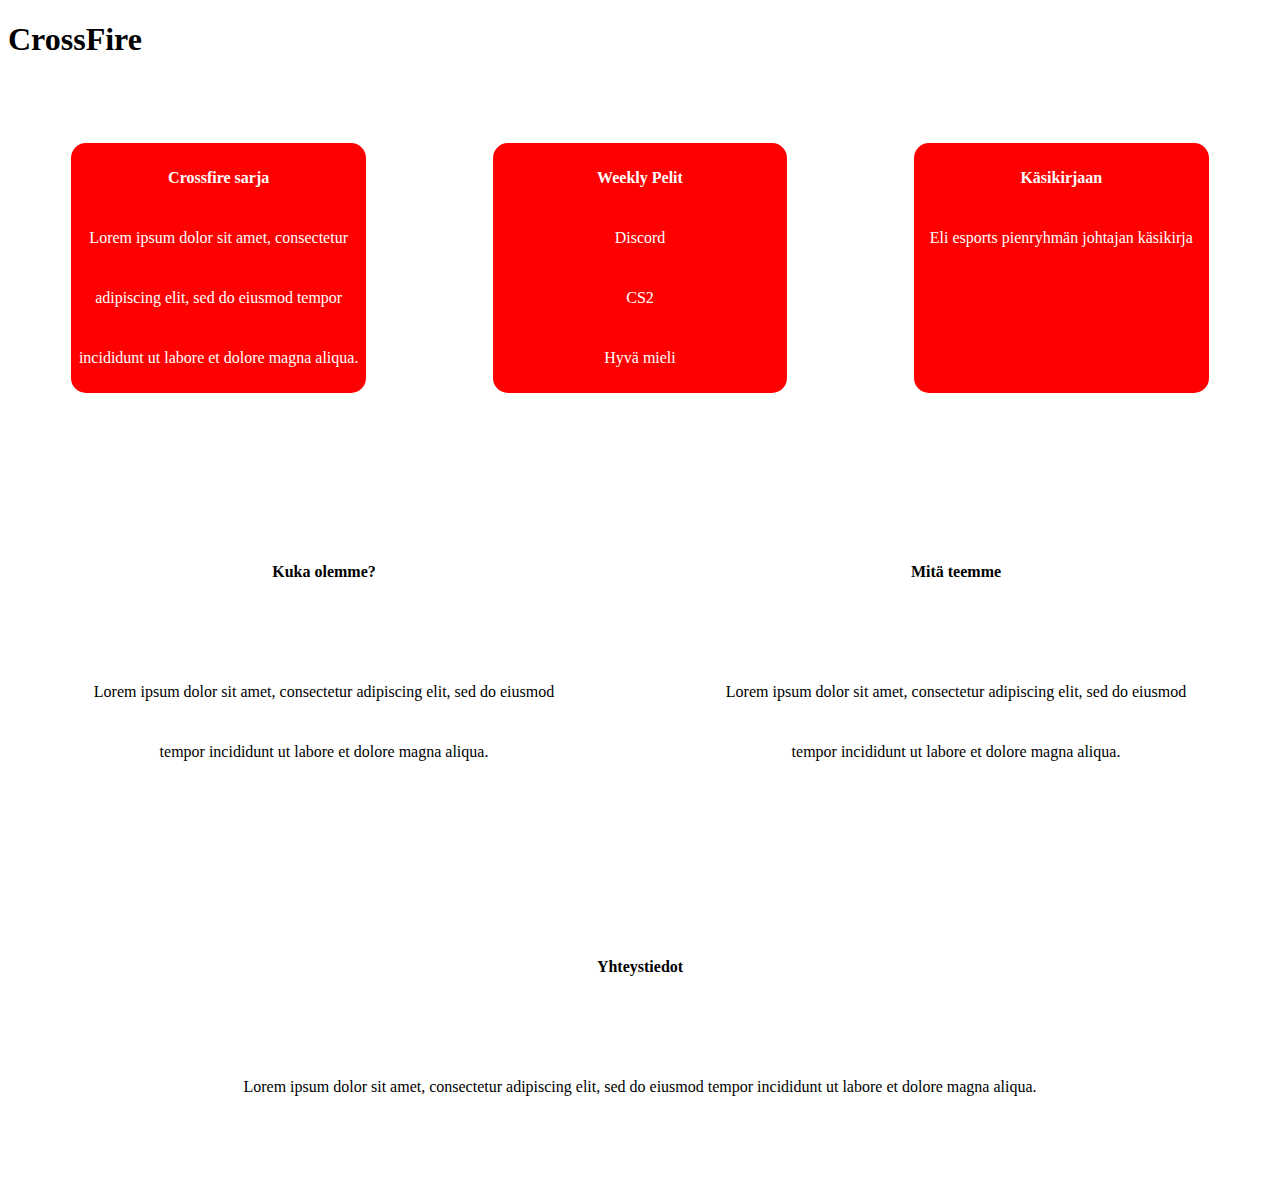
==== docs/_coverpage.html @ 9832f9e6 "html coverpage aluille" ====
<!DOCTYPE html>
<html>
<head>
  <link rel="stylesheet" href="styles.css">
</head>
<body>
<h1>CrossFire</h1>

<div class='parent flex-parent'>
  <div class='child flex-child rounded-box'>
    <b>Crossfire sarja</b><br>Lorem ipsum dolor sit amet, consectetur adipiscing elit, sed do eiusmod tempor incididunt ut labore et dolore magna aliqua.
    </div>
  <div class='child flex-child rounded-box'>
      <b>Weekly Pelit</b><br>Discord<br>CS2<br>Hyvä mieli<br>
    </div>
  <div class='child flex-child rounded-box'>
        <b>Käsikirjaan</b><br>Eli esports pienryhmän johtajan käsikirja
    </div>
</div>

<br>

<div class='parent flex-parent'>
  <div class='child flex-child normal-box'>
    <b>Kuka olemme?</b><br><br>Lorem ipsum dolor sit amet, consectetur adipiscing elit, sed do eiusmod tempor incididunt ut labore et dolore magna aliqua.
</div>
  <div class='child flex-child normal-box'>
    <b>Mitä teemme</b><br><br>Lorem ipsum dolor sit amet, consectetur adipiscing elit, sed do eiusmod tempor incididunt ut labore et dolore magna aliqua.
</div>
    </div>
</div>

<br>

<div class='parent flex-parent'>
  <div class='child flex-child normal-box'>
    <b>Yhteystiedot</b><br><br>Lorem ipsum dolor sit amet, consectetur adipiscing elit, sed do eiusmod tempor incididunt ut labore et dolore magna aliqua.
</div>
    </div>
</div>

</body>
</html>
---- docs/styles.css ----
.normal-box {
    width: 5px;
    border-radius: 15px; /* Adjust the value for more or less rounded corners */
    padding: 5px;
    text-align: center;
    line-height: 60px; /* Vertically centers the text */
    margin: 5%;
}

.rounded-box {
    width: 5px;
    background: red;
    border-radius: 15px; /* Adjust the value for more or less rounded corners */
    padding: 5px;
    color: white;
    text-align: center;
    line-height: 60px; /* Vertically centers the text */
    margin: 5%;
}

.float-left-child {
  float: left;
}

.flex-parent {
  display: flex;
}
.flex-child {
  flex: 1;
}
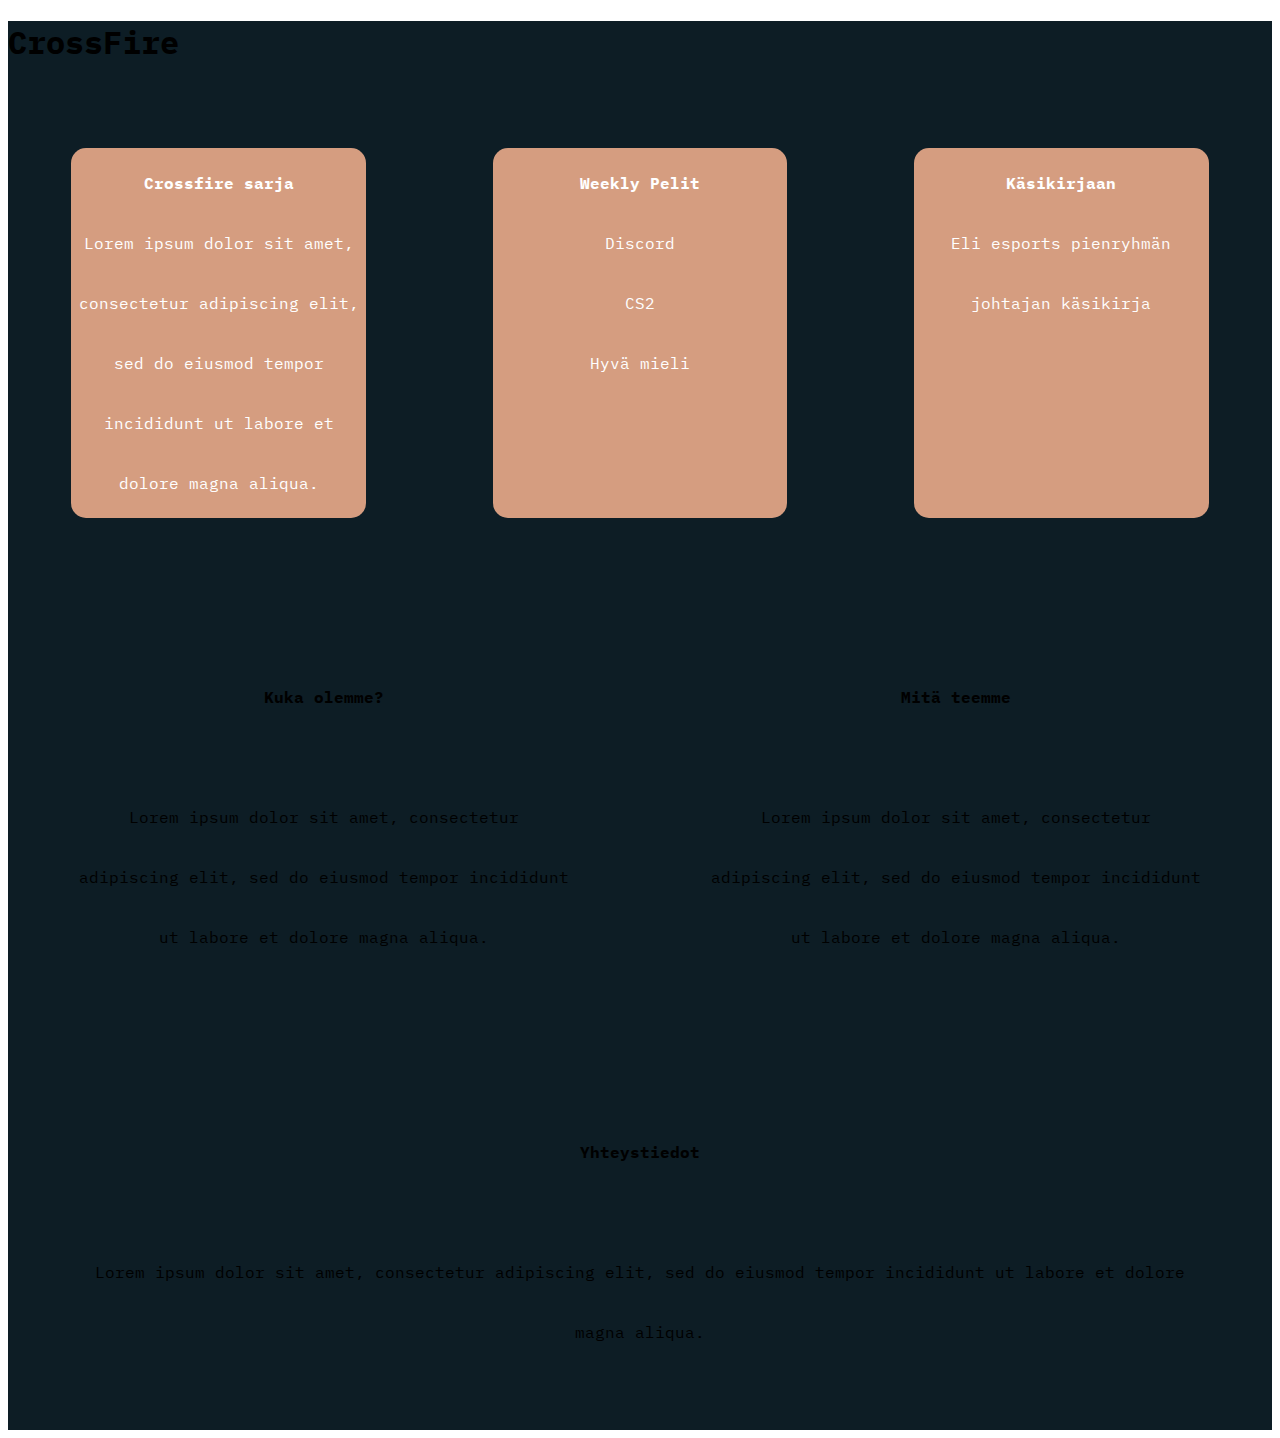
==== commit a33c4de9: "Tyylit päivitetty. Enää taustan korjausta ja tekstejä vailla" ====
--- a/docs/_coverpage.html
+++ b/docs/_coverpage.html
@@ -2,25 +2,29 @@
 <html>
 <head>
   <link rel="stylesheet" href="styles.css">
+  <link rel="preconnect" href="https://fonts.googleapis.com">
+  <link rel="preconnect" href="https://fonts.gstatic.com" crossorigin>
+  <link href="https://fonts.googleapis.com/css2?family=IBM+Plex+Mono:ital,wght@0,100;0,200;0,300;0,400;0,500;0,600;0,700;1,100;1,200;1,300;1,400;1,500;1,600;1,700&display=swap" rel="stylesheet">
 </head>
 <body>
-<h1>CrossFire</h1>
+<div class="background-div">
+<h1 class='top ibm-plex-mono-bold'>CrossFire</h1>
 
-<div class='parent flex-parent'>
-  <div class='child flex-child rounded-box'>
+<div class='parent flex-parent ibm-plex-mono-regular'>
+  <div class='child flex-child rounded-box white'>
     <b>Crossfire sarja</b><br>Lorem ipsum dolor sit amet, consectetur adipiscing elit, sed do eiusmod tempor incididunt ut labore et dolore magna aliqua.
     </div>
-  <div class='child flex-child rounded-box'>
+  <div class='child flex-child rounded-box white'>
       <b>Weekly Pelit</b><br>Discord<br>CS2<br>Hyvä mieli<br>
     </div>
-  <div class='child flex-child rounded-box'>
+  <div class='child flex-child rounded-box white'>
         <b>Käsikirjaan</b><br>Eli esports pienryhmän johtajan käsikirja
     </div>
 </div>
 
 <br>
 
-<div class='parent flex-parent'>
+<div class='parent flex-parent ibm-plex-mono-regular'>
   <div class='child flex-child normal-box'>
     <b>Kuka olemme?</b><br><br>Lorem ipsum dolor sit amet, consectetur adipiscing elit, sed do eiusmod tempor incididunt ut labore et dolore magna aliqua.
 </div>
@@ -28,16 +32,14 @@
     <b>Mitä teemme</b><br><br>Lorem ipsum dolor sit amet, consectetur adipiscing elit, sed do eiusmod tempor incididunt ut labore et dolore magna aliqua.
 </div>
     </div>
-</div>
 
 <br>
 
-<div class='parent flex-parent'>
+<div class='parent flex-parent ibm-plex-mono-regular'>
   <div class='child flex-child normal-box'>
     <b>Yhteystiedot</b><br><br>Lorem ipsum dolor sit amet, consectetur adipiscing elit, sed do eiusmod tempor incididunt ut labore et dolore magna aliqua.
 </div>
     </div>
 </div>
-
 </body>
 </html>
--- a/docs/styles.css
+++ b/docs/styles.css
@@ -1,3 +1,15 @@
+.background-div {
+  width: 100% !important;
+  height: 100% !important;
+  background: url(your_image_url) no-repeat;
+  background-size: cover;
+  background-color: #0d1d25;
+}
+
+.top {
+  top: 50px;
+}
+
 .normal-box {
     width: 5px;
     border-radius: 15px; /* Adjust the value for more or less rounded corners */
@@ -9,7 +21,7 @@
 
 .rounded-box {
     width: 5px;
-    background: red;
+    background: #d59d80;
     border-radius: 15px; /* Adjust the value for more or less rounded corners */
     padding: 5px;
     color: white;
@@ -28,3 +40,118 @@
 .flex-child {
   flex: 1;
 }
+
+/* Fonts */
+.ibm-plex-mono-thin {
+  font-family: "IBM Plex Mono", monospace;
+  font-weight: 100;
+  font-style: normal;
+}
+
+.ibm-plex-mono-extralight {
+  font-family: "IBM Plex Mono", monospace;
+  font-weight: 200;
+  font-style: normal;
+}
+
+.ibm-plex-mono-light {
+  font-family: "IBM Plex Mono", monospace;
+  font-weight: 300;
+  font-style: normal;
+}
+
+.ibm-plex-mono-regular {
+  font-family: "IBM Plex Mono", monospace;
+  font-weight: 400;
+  font-style: normal;
+}
+
+.ibm-plex-mono-medium {
+  font-family: "IBM Plex Mono", monospace;
+  font-weight: 500;
+  font-style: normal;
+}
+
+.ibm-plex-mono-semibold {
+  font-family: "IBM Plex Mono", monospace;
+  font-weight: 600;
+  font-style: normal;
+}
+
+.ibm-plex-mono-bold {
+  font-family: "IBM Plex Mono", monospace;
+  font-weight: 700;
+  font-style: normal;
+}
+
+.ibm-plex-mono-thin-italic {
+  font-family: "IBM Plex Mono", monospace;
+  font-weight: 100;
+  font-style: italic;
+}
+
+.ibm-plex-mono-extralight-italic {
+  font-family: "IBM Plex Mono", monospace;
+  font-weight: 200;
+  font-style: italic;
+}
+
+.ibm-plex-mono-light-italic {
+  font-family: "IBM Plex Mono", monospace;
+  font-weight: 300;
+  font-style: italic;
+}
+
+.ibm-plex-mono-regular-italic {
+  font-family: "IBM Plex Mono", monospace;
+  font-weight: 400;
+  font-style: italic;
+}
+
+.ibm-plex-mono-medium-italic {
+  font-family: "IBM Plex Mono", monospace;
+  font-weight: 500;
+  font-style: italic;
+}
+
+.ibm-plex-mono-semibold-italic {
+  font-family: "IBM Plex Mono", monospace;
+  font-weight: 600;
+  font-style: italic;
+}
+
+.ibm-plex-mono-bold-italic {
+  font-family: "IBM Plex Mono", monospace;
+  font-weight: 700;
+  font-style: italic;
+}
+
+/* Font colours */
+
+.black {
+  color: #0d1d25;
+}
+
+.white {
+  color: white;
+}
+
+.grey {
+  color: #104c64;
+}
+
+.blue {
+  color: #104c64;
+}
+
+.beige {
+  color: #d59d80;
+}
+
+.brown {
+  color: #c0754d;
+}
+
+.red {
+  color: #b6410f;
+}
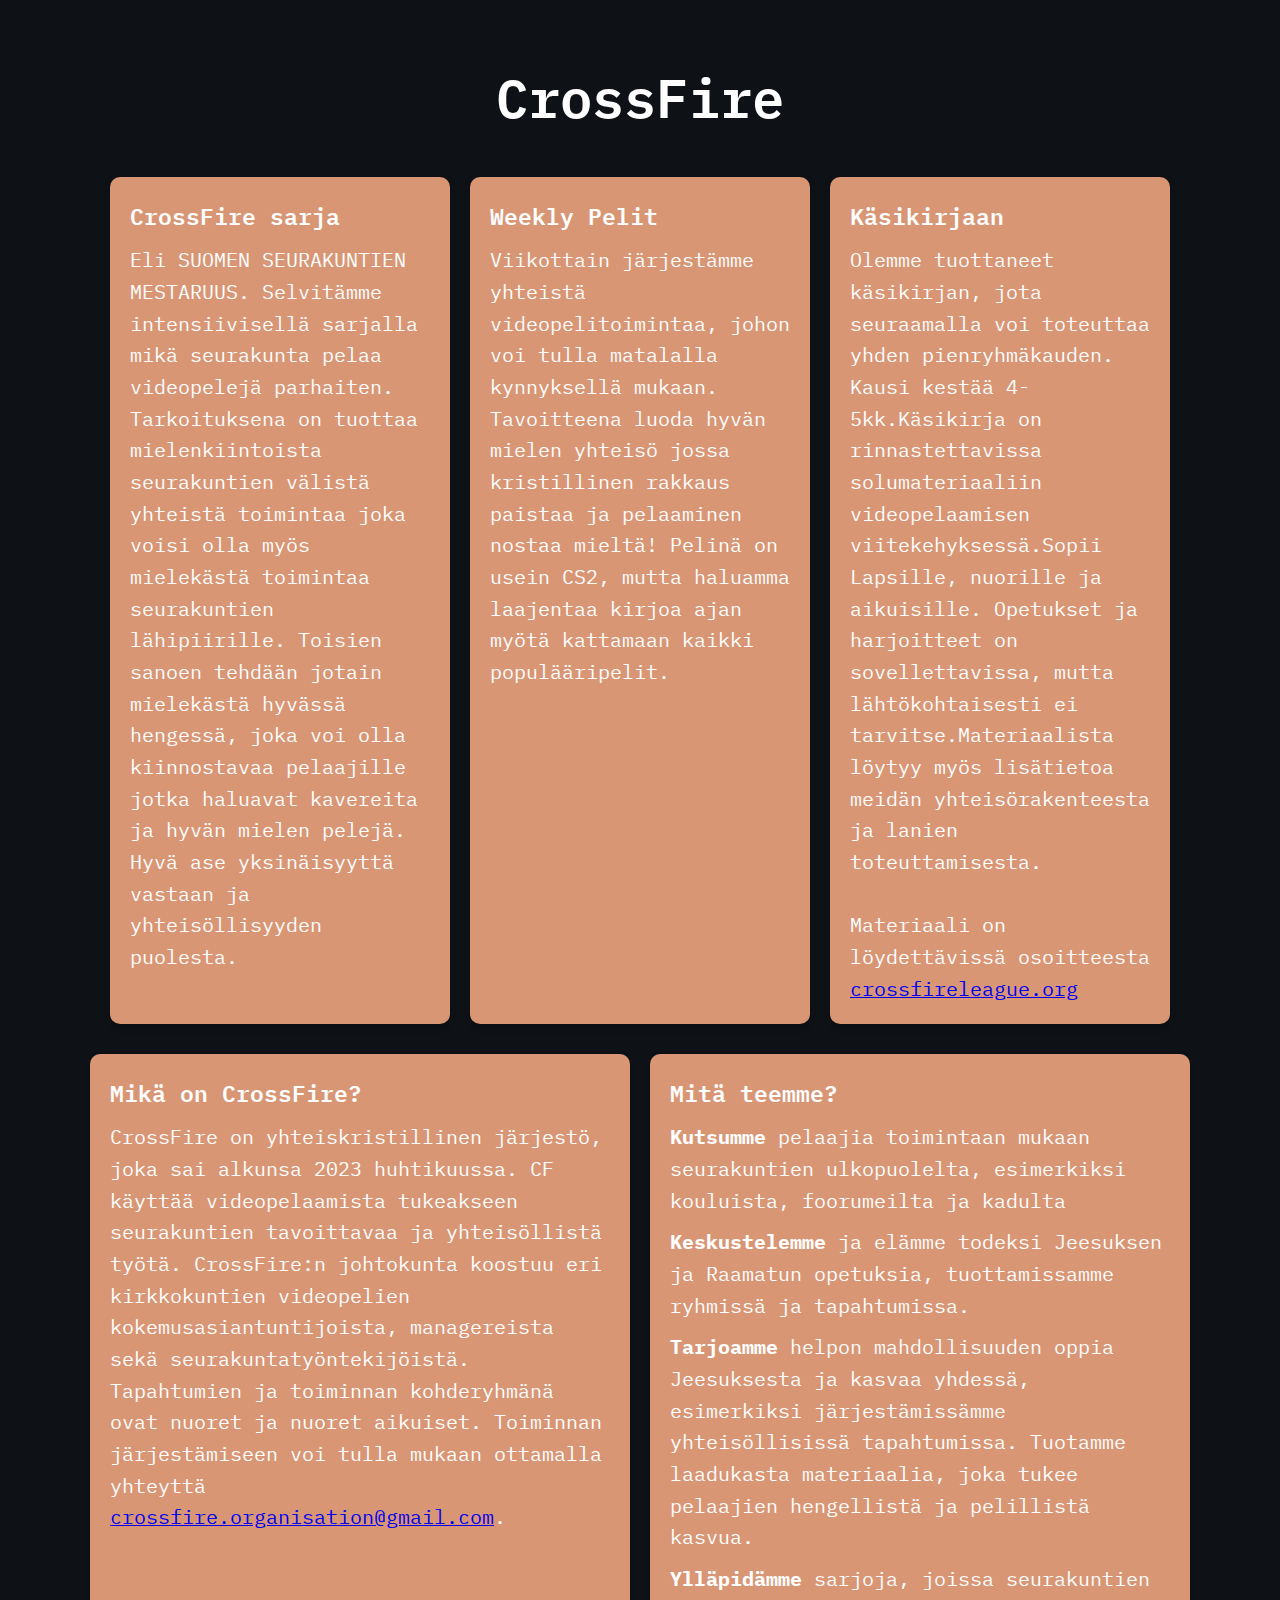
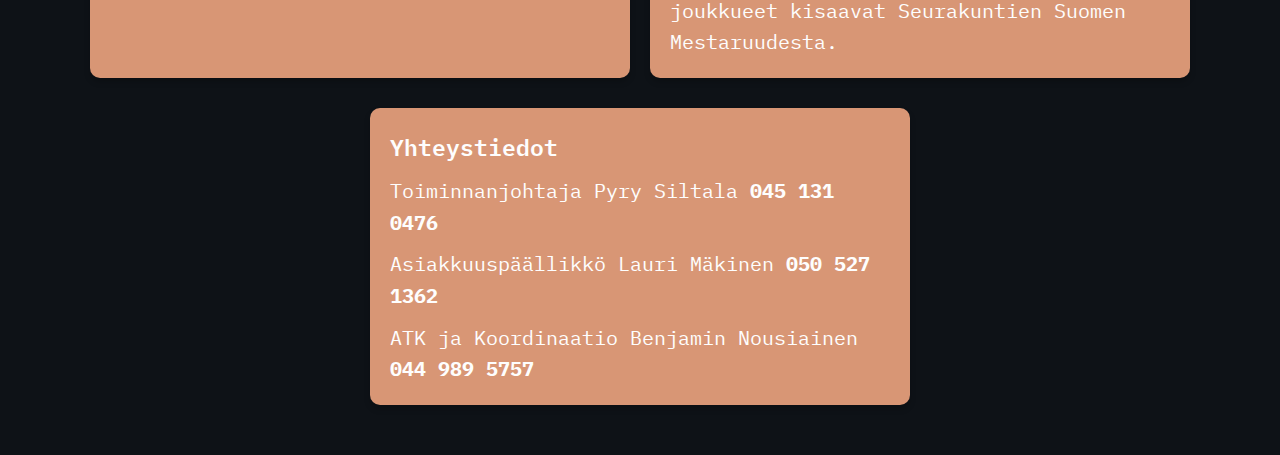
==== commit 211be340: "content and styling update -honeybanjo" ====
--- a/docs/_coverpage.html
+++ b/docs/_coverpage.html
@@ -1,45 +1,59 @@
 <!DOCTYPE html>
-<html>
+<html lang="fi">
 <head>
+  <meta charset="UTF-8">
+  <meta name="viewport" content="width=device-width, initial-scale=1.0">
   <link rel="stylesheet" href="styles.css">
   <link rel="preconnect" href="https://fonts.googleapis.com">
   <link rel="preconnect" href="https://fonts.gstatic.com" crossorigin>
-  <link href="https://fonts.googleapis.com/css2?family=IBM+Plex+Mono:ital,wght@0,100;0,200;0,300;0,400;0,500;0,600;0,700;1,100;1,200;1,300;1,400;1,500;1,600;1,700&display=swap" rel="stylesheet">
+  <link href="https://fonts.googleapis.com/css2?family=IBM+Plex+Mono:wght@400;600&display=swap" rel="stylesheet">
+  <title>CrossFire</title>
 </head>
 <body>
 <div class="background-div">
-<h1 class='top ibm-plex-mono-bold'>CrossFire</h1>
+  <h1 class="top-title">CrossFire</h1>
 
-<div class='parent flex-parent ibm-plex-mono-regular'>
-  <div class='child flex-child rounded-box white'>
-    <b>Crossfire sarja</b><br>Lorem ipsum dolor sit amet, consectetur adipiscing elit, sed do eiusmod tempor incididunt ut labore et dolore magna aliqua.
+  <div class="row">
+    <div class="card">
+      <b>CrossFire sarja</b>
+      <p>Eli SUOMEN SEURAKUNTIEN MESTARUUS. Selvitämme intensiivisellä sarjalla mikä seurakunta pelaa videopelejä parhaiten. Tarkoituksena on tuottaa mielenkiintoista seurakuntien välistä yhteistä toimintaa joka voisi olla myös mielekästä toimintaa seurakuntien lähipiirille. Toisien sanoen tehdään jotain mielekästä hyvässä hengessä, joka voi olla kiinnostavaa pelaajille jotka haluavat kavereita ja hyvän mielen pelejä. Hyvä ase yksinäisyyttä vastaan ja yhteisöllisyyden puolesta.</p>
     </div>
-  <div class='child flex-child rounded-box white'>
-      <b>Weekly Pelit</b><br>Discord<br>CS2<br>Hyvä mieli<br>
+    <div class="card">
+      <b>Weekly Pelit</b>
+      <p>Viikottain järjestämme yhteistä videopelitoimintaa, johon voi tulla matalalla kynnyksellä mukaan. Tavoitteena luoda hyvän mielen yhteisö jossa kristillinen rakkaus paistaa ja pelaaminen nostaa mieltä! Pelinä on usein CS2, mutta haluamma laajentaa kirjoa ajan myötä kattamaan kaikki populääripelit.</p>
     </div>
-  <div class='child flex-child rounded-box white'>
-        <b>Käsikirjaan</b><br>Eli esports pienryhmän johtajan käsikirja
+    <div class="card">
+      <b>Käsikirjaan</b>
+      <p>Olemme tuottaneet käsikirjan, jota seuraamalla voi toteuttaa yhden pienryhmäkauden.
+        Kausi kestää 4-5kk.Käsikirja on rinnastettavissa solumateriaaliin videopelaamisen viitekehyksessä.Sopii Lapsille, nuorille ja aikuisille. Opetukset ja harjoitteet on sovellettavissa, mutta lähtökohtaisesti ei tarvitse.Materiaalista löytyy myös lisätietoa meidän yhteisörakenteesta ja lanien toteuttamisesta.
+        <br>
+        <br>
+        Materiaali on löydettävissä osoitteesta <a href="https://crossfireleague.org">crossfireleague.org</a></p>
     </div>
-</div>
+  </div>
 
-<br>
+  <div class="row">
+    <div class="card wide-card">
+      <b>Mikä on CrossFire?</b>
+      <p>CrossFire on yhteiskristillinen järjestö, joka sai alkunsa 2023 huhtikuussa. CF käyttää videopelaamista tukeakseen seurakuntien tavoittavaa ja yhteisöllistä työtä. CrossFire:n johtokunta koostuu eri kirkkokuntien videopelien kokemusasiantuntijoista, managereista sekä seurakuntatyöntekijöistä. Tapahtumien ja toiminnan kohderyhmänä ovat nuoret ja nuoret aikuiset. Toiminnan järjestämiseen voi tulla mukaan ottamalla yhteyttä <a href="crossfire.organisation@gmail.com">crossfire.organisation@gmail.com</a>.</p>
+    </div>
+    <div class="card wide-card">
+      <b>Mitä teemme? </b>
+      <p><Strong>Kutsumme</Strong> pelaajia toimintaan mukaan seurakuntien ulkopuolelta, esimerkiksi kouluista, foorumeilta ja kadulta</p>
+      <p><Strong>Keskustelemme </Strong>ja elämme todeksi Jeesuksen ja Raamatun opetuksia, tuottamissamme ryhmissä ja tapahtumissa.</p>
+      <p><Strong>Tarjoamme </Strong>helpon mahdollisuuden oppia Jeesuksesta ja kasvaa yhdessä, esimerkiksi järjestämissämme yhteisöllisissä tapahtumissa. Tuotamme laadukasta materiaalia, joka tukee pelaajien hengellistä ja pelillistä kasvua.</p>
+      <p><Strong>Ylläpidämme </Strong>sarjoja, joissa seurakuntien joukkueet kisaavat Seurakuntien Suomen Mestaruudesta.</p>
+    </div>
+  </div>
 
-<div class='parent flex-parent ibm-plex-mono-regular'>
-  <div class='child flex-child normal-box'>
-    <b>Kuka olemme?</b><br><br>Lorem ipsum dolor sit amet, consectetur adipiscing elit, sed do eiusmod tempor incididunt ut labore et dolore magna aliqua.
-</div>
-  <div class='child flex-child normal-box'>
-    <b>Mitä teemme</b><br><br>Lorem ipsum dolor sit amet, consectetur adipiscing elit, sed do eiusmod tempor incididunt ut labore et dolore magna aliqua.
-</div>
+  <div class="row">
+    <div class="card wide-card">
+      <b>Yhteystiedot</b>
+      <p>Toiminnanjohtaja Pyry Siltala <Strong>045 131 0476</Strong></p>
+      <p>Asiakkuuspäällikkö Lauri Mäkinen <Strong>050 527 1362</Strong></p>
+      <p>ATK ja Koordinaatio Benjamin Nousiainen <Strong>044 989 5757</Strong></p>
     </div>
-
-<br>
-
-<div class='parent flex-parent ibm-plex-mono-regular'>
-  <div class='child flex-child normal-box'>
-    <b>Yhteystiedot</b><br><br>Lorem ipsum dolor sit amet, consectetur adipiscing elit, sed do eiusmod tempor incididunt ut labore et dolore magna aliqua.
-</div>
-    </div>
+  </div>
 </div>
 </body>
 </html>
--- a/docs/styles.css
+++ b/docs/styles.css
@@ -1,157 +1,62 @@
-.background-div {
-  width: 100% !important;
-  height: 100% !important;
-  background: url(your_image_url) no-repeat;
-  background-size: cover;
-  background-color: #0d1d25;
+/* Fonts */
+body {
+  margin: 0;
+  font-family: 'IBM Plex Mono', monospace;
+  font-size: 18px; /* Suuremman perusfonttikoon määrittäminen */
+  background-color: #0e1217; /* Tumma tausta */
+  color: #fefefe; /* Valkoinen teksti */
 }
 
-.top {
-  top: 50px;
+.background-div {
+  padding: 20px;
+  text-align: center;
 }
 
-.normal-box {
-    width: 5px;
-    border-radius: 15px; /* Adjust the value for more or less rounded corners */
-    padding: 5px;
-    text-align: center;
-    line-height: 60px; /* Vertically centers the text */
-    margin: 5%;
+.top-title {
+  font-size: 3em; /* Kasvatettu otsikon fonttikoko */
+  font-weight: 600;
+  margin-bottom: 40px;
+  color: #fefefe;
 }
 
-.rounded-box {
-    width: 5px;
-    background: #d59d80;
-    border-radius: 15px; /* Adjust the value for more or less rounded corners */
-    padding: 5px;
-    color: white;
-    text-align: center;
-    line-height: 60px; /* Vertically centers the text */
-    margin: 5%;
+/* Cards */
+.row {
+  display: flex;
+  justify-content: center;
+  gap: 20px;
+  margin-bottom: 30px;
+  flex-wrap: wrap; /* Joustava pienemmillä näytöillä */
 }
 
-.float-left-child {
-  float: left;
+.card {
+  background-color: #d89675; /* Pehmeä oranssi */
+  padding: 20px;
+  border-radius: 10px;
+  box-shadow: 0 4px 6px rgba(0, 0, 0, 0.2);
+  max-width: 300px;
+  text-align: left;
 }
 
-.flex-parent {
-  display: flex;
-}
-.flex-child {
-  flex: 1;
+.wide-card {
+  flex: 1; /* Leveät kortit */
+  max-width: 500px;
 }
 
-/* Fonts */
-.ibm-plex-mono-thin {
-  font-family: "IBM Plex Mono", monospace;
-  font-weight: 100;
-  font-style: normal;
+.card b {
+  font-weight: 600;
+  font-size: 1.3em; /* Kasvatettu otsikon fonttikoko */
 }
 
-.ibm-plex-mono-extralight {
-  font-family: "IBM Plex Mono", monospace;
-  font-weight: 200;
-  font-style: normal;
+.card p {
+  margin: 10px 0 0;
+  font-size: 1.1em; /* Kasvatettu kappaleen fonttikoko */
+  line-height: 1.6;
 }
 
-.ibm-plex-mono-light {
-  font-family: "IBM Plex Mono", monospace;
-  font-weight: 300;
-  font-style: normal;
+/* Responsiivisuus */
+@media (max-width: 768px) {
+  .row {
+    flex-direction: column;
+    gap: 15px;
+  }
 }
-
-.ibm-plex-mono-regular {
-  font-family: "IBM Plex Mono", monospace;
-  font-weight: 400;
-  font-style: normal;
-}
-
-.ibm-plex-mono-medium {
-  font-family: "IBM Plex Mono", monospace;
-  font-weight: 500;
-  font-style: normal;
-}
-
-.ibm-plex-mono-semibold {
-  font-family: "IBM Plex Mono", monospace;
-  font-weight: 600;
-  font-style: normal;
-}
-
-.ibm-plex-mono-bold {
-  font-family: "IBM Plex Mono", monospace;
-  font-weight: 700;
-  font-style: normal;
-}
-
-.ibm-plex-mono-thin-italic {
-  font-family: "IBM Plex Mono", monospace;
-  font-weight: 100;
-  font-style: italic;
-}
-
-.ibm-plex-mono-extralight-italic {
-  font-family: "IBM Plex Mono", monospace;
-  font-weight: 200;
-  font-style: italic;
-}
-
-.ibm-plex-mono-light-italic {
-  font-family: "IBM Plex Mono", monospace;
-  font-weight: 300;
-  font-style: italic;
-}
-
-.ibm-plex-mono-regular-italic {
-  font-family: "IBM Plex Mono", monospace;
-  font-weight: 400;
-  font-style: italic;
-}
-
-.ibm-plex-mono-medium-italic {
-  font-family: "IBM Plex Mono", monospace;
-  font-weight: 500;
-  font-style: italic;
-}
-
-.ibm-plex-mono-semibold-italic {
-  font-family: "IBM Plex Mono", monospace;
-  font-weight: 600;
-  font-style: italic;
-}
-
-.ibm-plex-mono-bold-italic {
-  font-family: "IBM Plex Mono", monospace;
-  font-weight: 700;
-  font-style: italic;
-}
-
-/* Font colours */
-
-.black {
-  color: #0d1d25;
-}
-
-.white {
-  color: white;
-}
-
-.grey {
-  color: #104c64;
-}
-
-.blue {
-  color: #104c64;
-}
-
-.beige {
-  color: #d59d80;
-}
-
-.brown {
-  color: #c0754d;
-}
-
-.red {
-  color: #b6410f;
-}
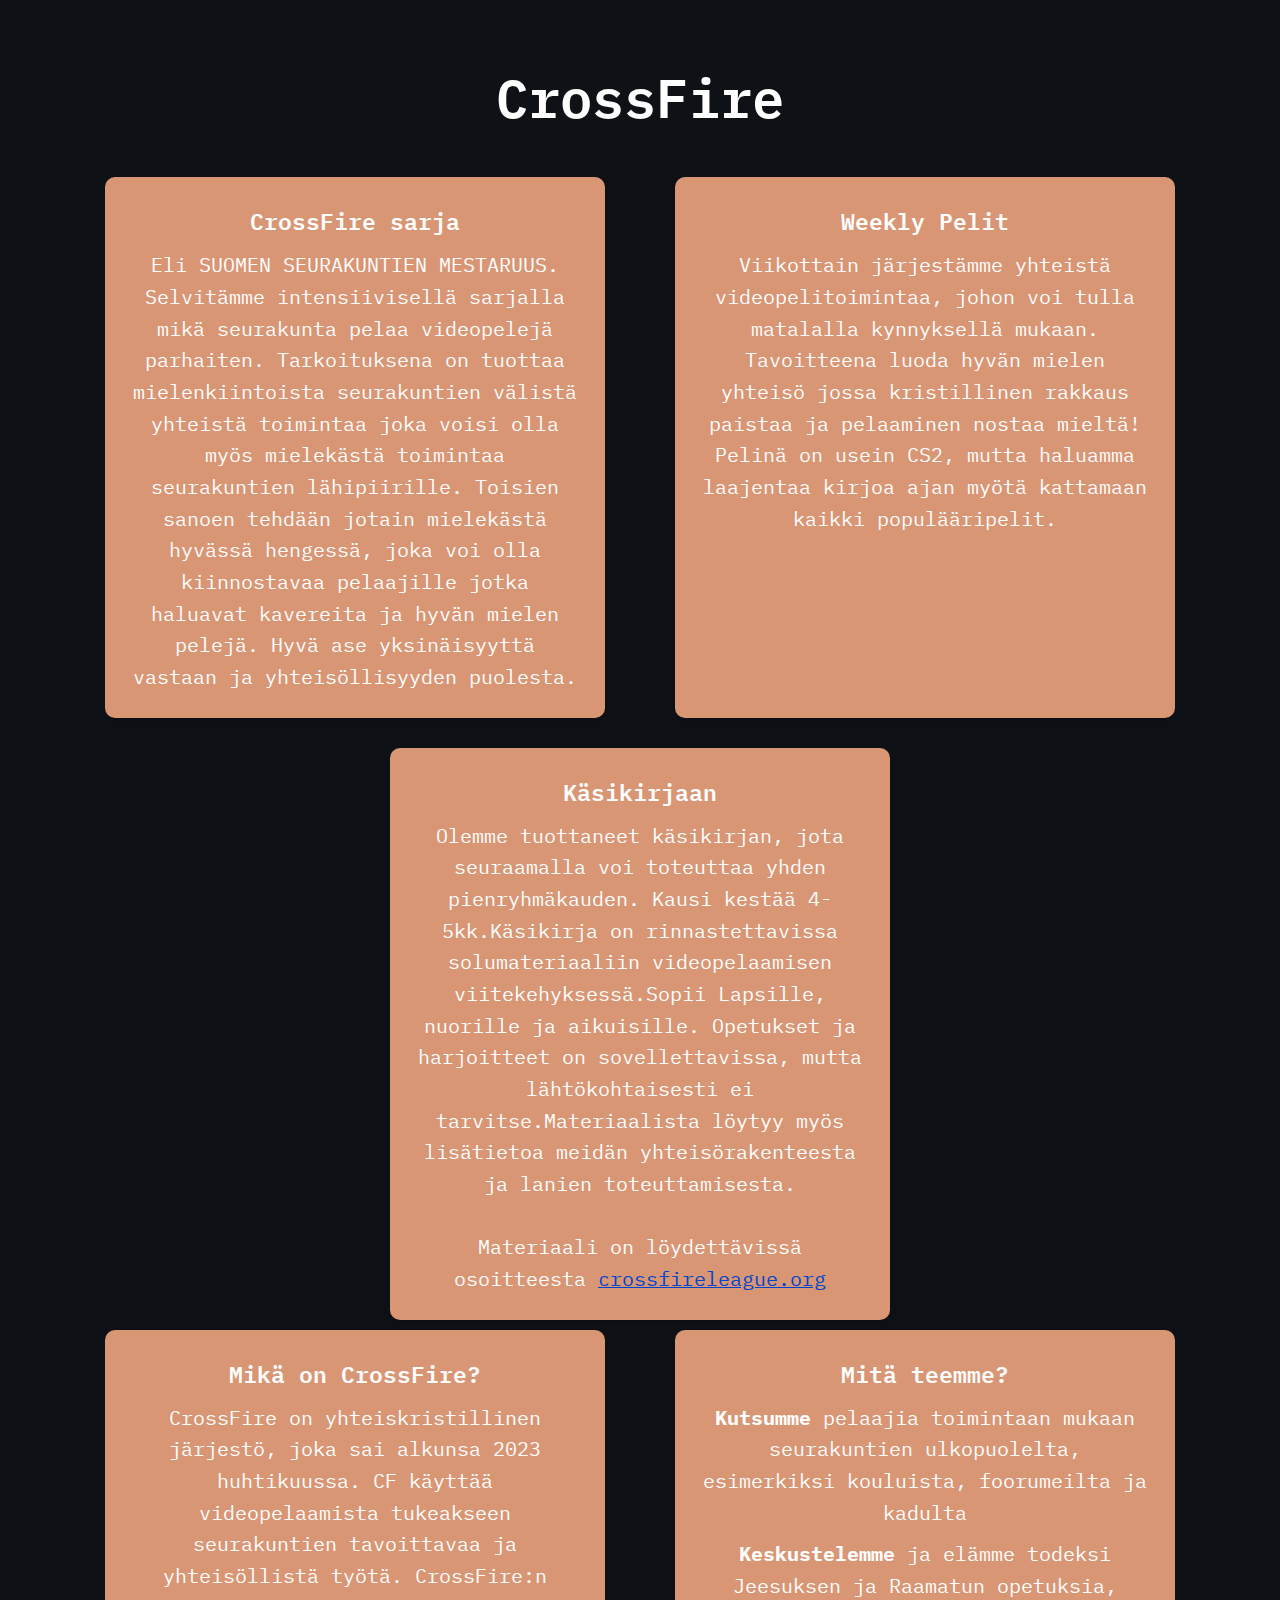
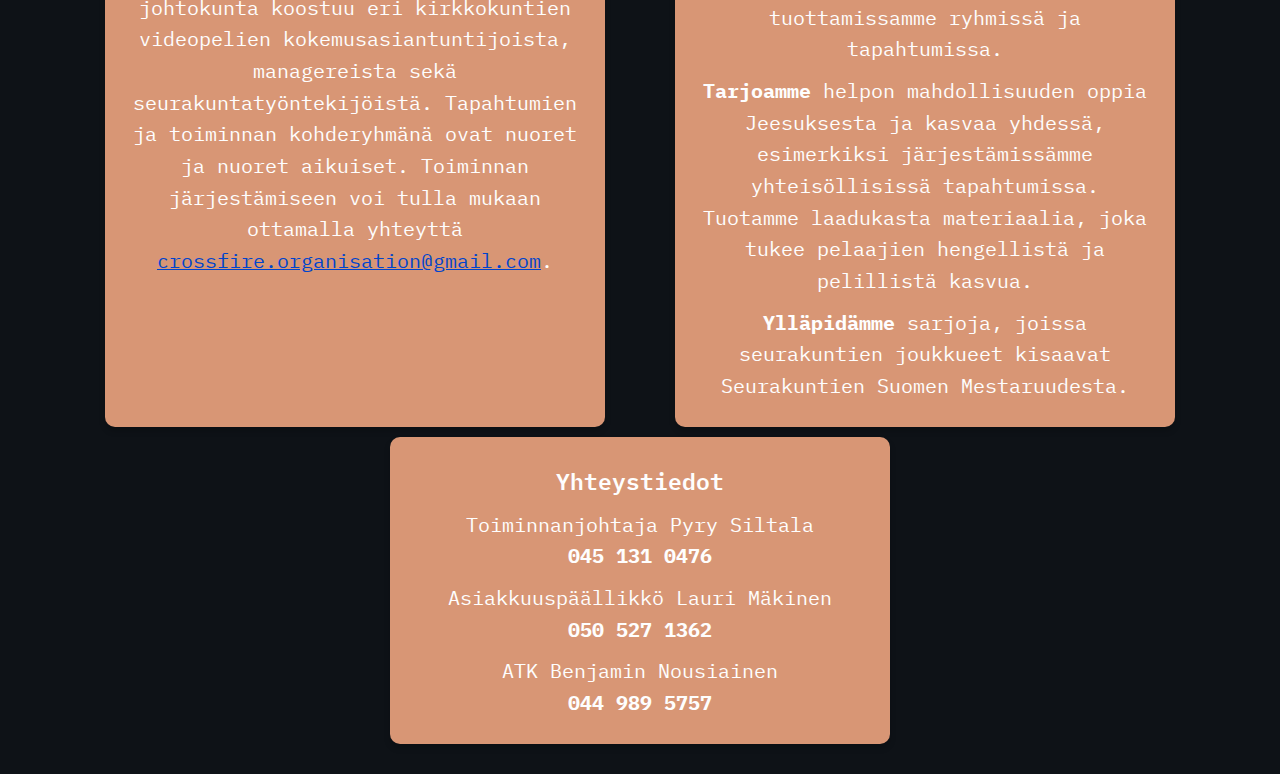
==== commit ae8edeb0: "quickfixes positioning and style" ====
--- a/docs/_coverpage.html
+++ b/docs/_coverpage.html
@@ -49,9 +49,9 @@
   <div class="row">
     <div class="card wide-card">
       <b>Yhteystiedot</b>
-      <p>Toiminnanjohtaja Pyry Siltala <Strong>045 131 0476</Strong></p>
-      <p>Asiakkuuspäällikkö Lauri Mäkinen <Strong>050 527 1362</Strong></p>
-      <p>ATK ja Koordinaatio Benjamin Nousiainen <Strong>044 989 5757</Strong></p>
+      <p>Toiminnanjohtaja Pyry Siltala <br><Strong>045 131 0476</Strong></p>
+      <p>Asiakkuuspäällikkö Lauri Mäkinen <br><Strong>050 527 1362</Strong></p>
+      <p>ATK Benjamin Nousiainen <br><Strong>044 989 5757</Strong></p>
     </div>
   </div>
 </div>
--- a/docs/styles.css
+++ b/docs/styles.css
@@ -1,10 +1,12 @@
 /* Fonts */
 body {
   margin: 0;
+  padding: 0;
   font-family: 'IBM Plex Mono', monospace;
-  font-size: 18px; /* Suuremman perusfonttikoon määrittäminen */
-  background-color: #0e1217; /* Tumma tausta */
-  color: #fefefe; /* Valkoinen teksti */
+  font-size: 18px;
+  background-color: #0e1217;
+  color: #fefefe;
+  overflow-x: hidden;
 }
 
 .background-div {
@@ -13,7 +15,7 @@
 }
 
 .top-title {
-  font-size: 3em; /* Kasvatettu otsikon fonttikoko */
+  font-size: 3em;
   font-weight: 600;
   margin-bottom: 40px;
   color: #fefefe;
@@ -25,38 +27,99 @@
   justify-content: center;
   gap: 20px;
   margin-bottom: 30px;
-  flex-wrap: wrap; /* Joustava pienemmillä näytöillä */
+  flex-wrap: wrap;
+  padding: 0 10px;
+  box-sizing: border-box;
 }
 
 .card {
-  background-color: #d89675; /* Pehmeä oranssi */
+  background-color: #d89675;
   padding: 20px;
   border-radius: 10px;
   box-shadow: 0 4px 6px rgba(0, 0, 0, 0.2);
-  max-width: 300px;
-  text-align: left;
+  width: 100%; /* Täyttää kokonaan vanhemmat elementit */
+  margin: 0 auto 10px auto;
+  box-sizing: border-box;
+  /* Sallii laatikon venymisen */
+  min-width: 500px; /* Vähimmäispituus */
+  max-width: 100%;
+  overflow-wrap: break-word; /* Tukee tekstin automaattista rivinvaihtoa */
 }
 
+.card a {
+  color: #0044cc;
+  text-decoration: underline;
+  /* Tukee linkkien automaattista rivinvaihtoa */
+  word-wrap: break-word;
+  overflow-wrap: break-word;
+}
+
+
+
 .wide-card {
-  flex: 1; /* Leveät kortit */
+  flex: 1;
   max-width: 500px;
+  width: 100%;
+  padding: 0px;
 }
 
 .card b {
   font-weight: 600;
-  font-size: 1.3em; /* Kasvatettu otsikon fonttikoko */
+  font-size: 1.3em;
 }
 
 .card p {
   margin: 10px 0 0;
-  font-size: 1.1em; /* Kasvatettu kappaleen fonttikoko */
+  font-size: 1.1em;
   line-height: 1.6;
 }
 
-/* Responsiivisuus */
-@media (max-width: 768px) {
+/* Responsiiviset mukautukset */
+
+/* Hyvin pienet näytöt (alle 480px) */
+@media (max-width: 480px) {
   .row {
-    flex-direction: column;
+    flex-direction: column; /* Kortit päällekkäin */
+    gap: 10px;
+    padding: 0 5px; /* Pienennetään sivureunojen tyhjää tilaa */
+  }
+  .card {
+    padding: 15px; /* Vähemmän sisäreunuksia */
+    max-width: 100%; /* Varmistaa, ettei laatikko työnny */
+  }
+}
+
+/* Pienet näytöt (481px–768px) */
+@media (min-width: 481px) and (max-width: 768px) {
+  .row {
+    padding: 0 10px;
     gap: 15px;
   }
+  .card {
+    max-width: 90%; /* Laatikot täyttävät enemmän tilaa */
+  }
 }
+
+/* Keskikokoiset näytöt (769px–1024px) */
+@media (min-width: 769px) and (max-width: 1024px) {
+  .row {
+    padding: 0 20px;
+    gap: 20px;
+  }
+  .card {
+    max-width: 400px; /* Kortit saavat lisää leveyttä */
+  }
+}
+
+/* Suuret näytöt (yli 1024px) */
+@media (min-width: 1025px) {
+  .row {
+    max-width: 1200px; /* Rajoitetaan rivin kokonaisleveys */
+    margin: 0 auto; /* Rivin keskitys */
+    padding: 0 40px; /* Mukava reuna suurilla näytöillä */
+  }
+  .card {
+    max-width: 350px; /* Suurempi laatikon koko */
+    padding: 25px; /* Mukavampi sisäreunus */
+  }
+}
